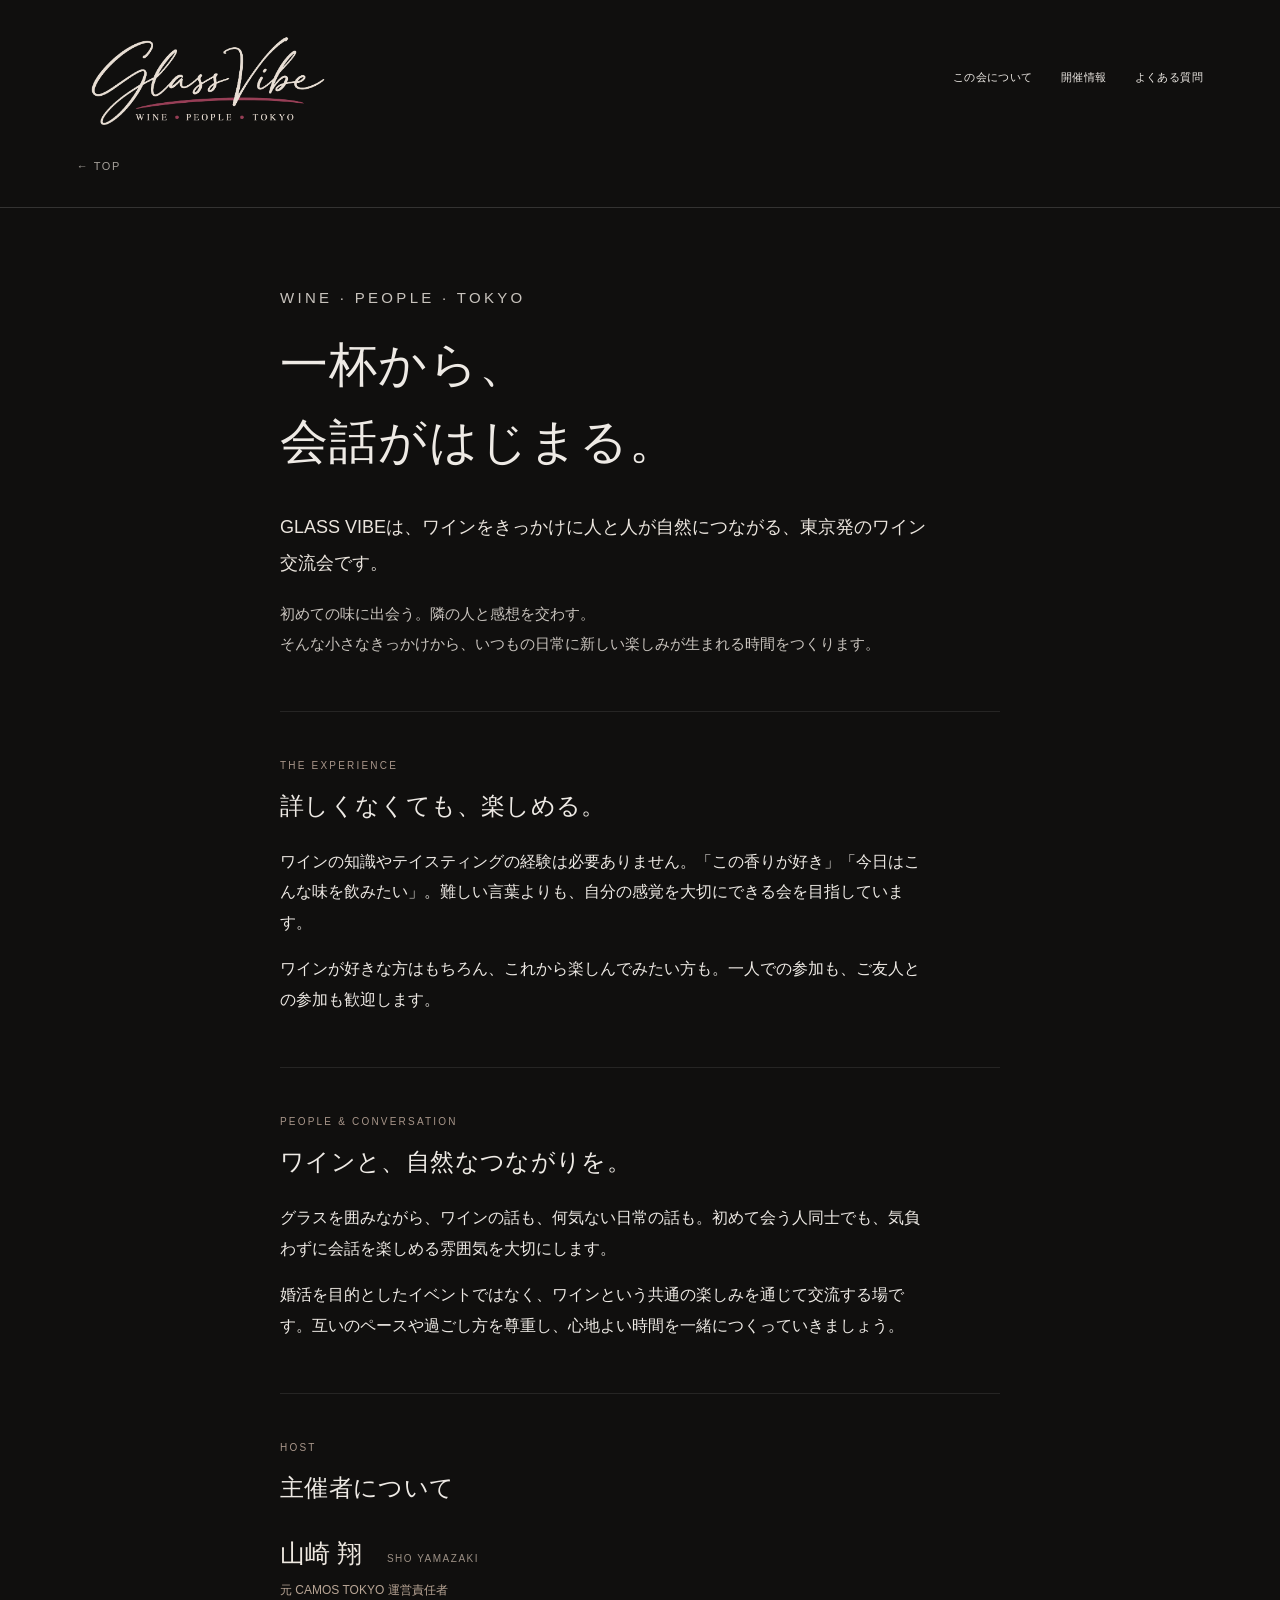
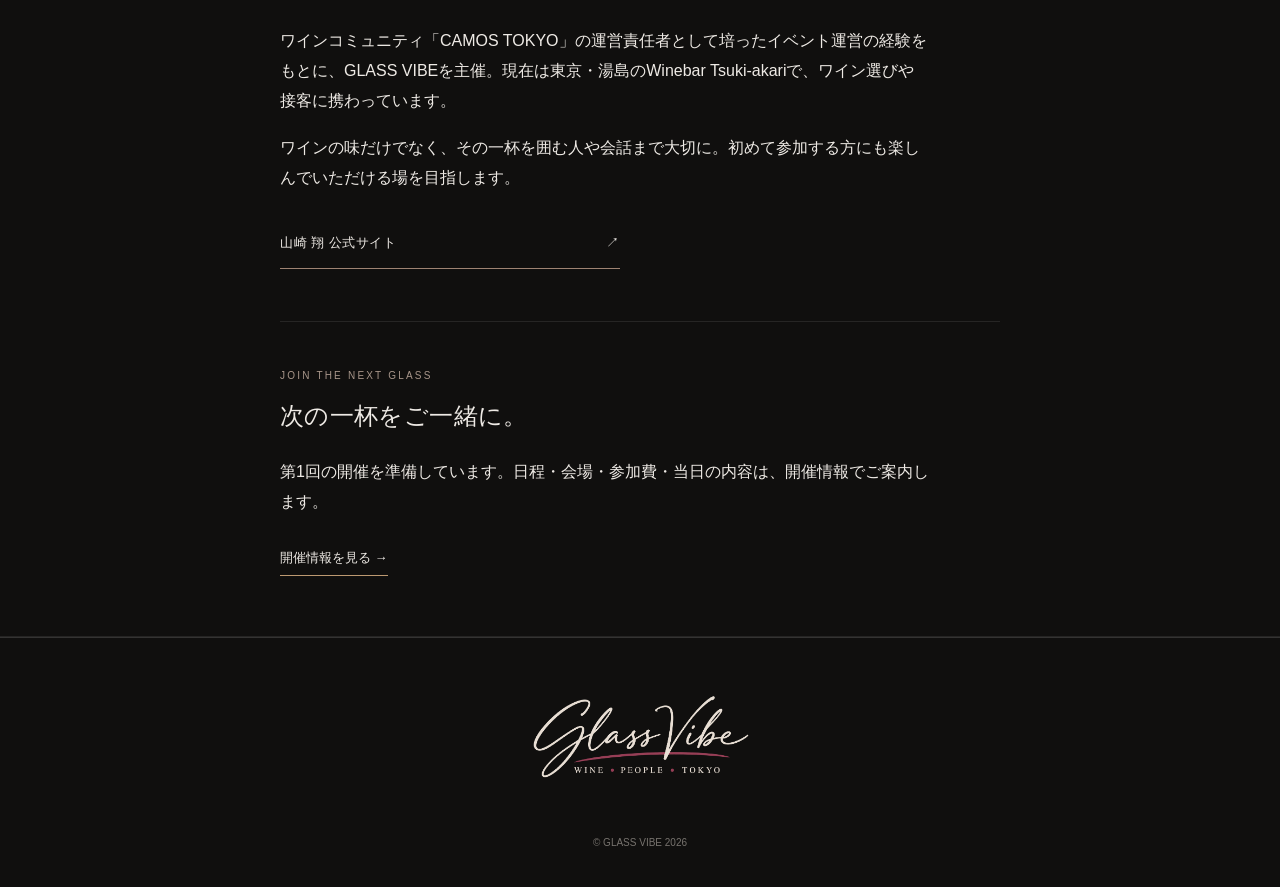
==== about.html @ 5fd5a582 "Optimize mobile hero, image payloads, cache versions and social previews" ====
<!doctype html>
<html lang="ja">
<head>
  <meta charset="utf-8">
  <meta name="viewport" content="width=device-width, initial-scale=1">
  <title>この会について | GLASS VIBE</title>
  <meta name="description" content="元CAMOS TOKYO運営責任者・山崎翔が主催するワイン交流会、GLASS VIBE。初心者も一人参加も歓迎。ワインと会話を楽しむ時間をつくります。">
  <meta name="theme-color" content="#0B0B0C">
  <meta property="og:title" content="この会について | GLASS VIBE">
  <meta property="og:description" content="ワインをきっかけに、人と夜がつながる。東京発のワインコミュニティ「GLASS VIBE」。Wine, People, Tokyo.">
  <meta property="og:type" content="website">
  <meta property="og:site_name" content="GLASS VIBE">
  <meta property="og:url" content="https://jugged1984-sketch.github.io/glass-vibe/about.html">
  <meta property="og:image" content="https://jugged1984-sketch.github.io/glass-vibe/assets/images/glass-vibe-social.jpg">
  <meta property="og:image:width" content="1200">
  <meta property="og:image:height" content="630">
  <meta property="og:image:alt" content="Glass Vibe — Wine · People · Tokyo。ワインと暖かな灯り。">
  <meta name="twitter:card" content="summary_large_image">
  <meta name="twitter:image" content="https://jugged1984-sketch.github.io/glass-vibe/assets/images/glass-vibe-social.jpg">
  <link rel="icon" href="assets/icons/favicon.svg" type="image/svg+xml">
  <link rel="stylesheet" href="styles.css?v=60ee81b3c0">
  <script src="data/events.js?v=b53b542b74" defer></script>
  <script src="script.js?v=860a12b043" defer></script>
</head>
<body>
  <a class="skip-link" href="#main">本文へ移動</a>
  <header class="site-header" id="top">
    <a class="header-wordmark" href="index.html" aria-label="GLASS VIBE ホーム">
      <img class="signature-logo" src="assets/logo/glass-vibe-signature.png?v=bbfdf1d940" alt="Glass Vibe — Wine · People · Tokyo" width="1774" height="887">
    </a>
    <nav class="desktop-nav" aria-label="メインナビゲーション">
      <a href="about.html">この会について</a><a href="index.html#events">開催情報</a><a href="faq.html">よくある質問</a>
    </nav>
    <button class="menu-toggle" type="button" aria-expanded="false" aria-controls="mobile-menu"><span class="menu-button-label">MENU</span><i aria-hidden="true"></i></button>
    <nav class="mobile-menu" id="mobile-menu" aria-label="モバイルナビゲーション" hidden><p class="menu-caption">EXPLORE GLASS VIBE</p><a href="about.html"><span><small>01 / ABOUT</small><span>この会について</span></span><i aria-hidden="true">↗</i></a><a href="index.html#events"><span><small>02 / EVENT</small><span>開催情報</span></span><i aria-hidden="true">↗</i></a><a href="faq.html"><span><small>03 / FAQ</small><span>参加について</span></span><i aria-hidden="true">↗</i></a><p class="menu-note">WINE · PEOPLE · TOKYO</p></nav>
  </header>

  <main id="main" class="faq-page about-page"><a class="back-link" href="index.html">← TOP</a>    <section class="section about" id="about" aria-labelledby="about-heading"><div class="simple-about about-story"><p class="section-kicker">WINE · PEOPLE · TOKYO</p><h1 id="about-heading">一杯から、<br>会話がはじまる。</h1><p class="about-intro">GLASS VIBEは、ワインをきっかけに人と人が自然につながる、東京発のワイン交流会です。</p><p>初めての味に出会う。隣の人と感想を交わす。<br>そんな小さなきっかけから、いつもの日常に新しい楽しみが生まれる時間をつくります。</p><div class="about-chapter"><p class="section-kicker">THE EXPERIENCE</p><h2>詳しくなくても、楽しめる。</h2><p>ワインの知識やテイスティングの経験は必要ありません。「この香りが好き」「今日はこんな味を飲みたい」。難しい言葉よりも、自分の感覚を大切にできる会を目指しています。</p><p>ワインが好きな方はもちろん、これから楽しんでみたい方も。一人での参加も、ご友人との参加も歓迎します。</p></div><div class="about-chapter"><p class="section-kicker">PEOPLE &amp; CONVERSATION</p><h2>ワインと、自然なつながりを。</h2><p>グラスを囲みながら、ワインの話も、何気ない日常の話も。初めて会う人同士でも、気負わずに会話を楽しめる雰囲気を大切にします。</p><p>婚活を目的としたイベントではなく、ワインという共通の楽しみを通じて交流する場です。互いのペースや過ごし方を尊重し、心地よい時間を一緒につくっていきましょう。</p></div><div class="about-chapter host-profile"><p class="section-kicker">HOST</p><h2>主催者について</h2><p class="host-name">山崎 翔 <span>SHO YAMAZAKI</span></p><p class="host-credential">元 CAMOS TOKYO 運営責任者</p><p>ワインコミュニティ「CAMOS TOKYO」の運営責任者として培ったイベント運営の経験をもとに、GLASS VIBEを主催。現在は東京・湯島のWinebar Tsuki-akariで、ワイン選びや接客に携わっています。</p><p>ワインの味だけでなく、その一杯を囲む人や会話まで大切に。初めて参加する方にも楽しんでいただける場を目指します。</p><a class="profile-link" href="https://sho-yamazaki.jp/" target="_blank" rel="noopener noreferrer"><span>山崎 翔 公式サイト</span><span aria-hidden="true">↗</span></a></div><div class="about-chapter about-next"><p class="section-kicker">JOIN THE NEXT GLASS</p><h2>次の一杯をご一緒に。</h2><p>第1回の開催を準備しています。日程・会場・参加費・当日の内容は、開催情報でご案内します。</p><a class="text-link" href="index.html#events">開催情報を見る →</a></div></div></section></main>  <footer><div class="footer-brand"><img class="signature-logo" src="assets/logo/glass-vibe-signature.png?v=bbfdf1d940" alt="Glass Vibe — Wine · People · Tokyo" width="1774" height="887"></div><nav class="external-links" aria-label="関連リンク" data-slot="external-links"></nav><p class="copyright">© GLASS VIBE 2026</p></footer>
  <div class="mobile-bar"><a href="index.html#events">次回イベントを見る →</a></div>
</body>
</html>
---- styles.css ----
:root{--black:#100f0e;--white:#f4ede2;--burgundy:#641329;--silver:#c7b8a5;--line:#ffffff26;--pad:clamp(24px,6vw,96px);--serif:Georgia,'Yu Mincho',serif;--jp:'Yu Mincho','Hiragino Mincho ProN',serif;--sans:'Yu Gothic',sans-serif}*{box-sizing:border-box}html{scroll-behavior:smooth;scroll-padding-top:30px}body{margin:0;background:var(--black);color:var(--white);font:16px/1.9 var(--sans)}a{color:inherit;text-decoration:none}button{font:inherit}img{max-width:100%}a:focus-visible,button:focus-visible{outline:2px solid #d6b78f;outline-offset:5px}.skip-link{position:fixed;z-index:100;top:8px;left:8px;background:#fff;color:#111;padding:10px;transform:translateY(-160%)}.skip-link:focus{transform:none}.site-header{position:absolute;z-index:30;top:0;width:100%;padding:30px var(--pad);display:flex;justify-content:space-between;align-items:center}.header-wordmark{display:flex;flex-direction:column;gap:5px}.header-wordmark span{font:30px/1.2 var(--serif);letter-spacing:.2em;text-transform:uppercase}.header-wordmark small{font:9px var(--serif);letter-spacing:.32em;color:#d8b38a}.desktop-nav{display:flex;gap:28px;font:11px var(--serif);letter-spacing:.12em}.desktop-nav a:hover,.text-link:hover{color:#e3bb91}.menu-toggle,.mobile-menu{display:none}.hero{position:relative;min-height:700px;height:85svh;max-height:920px;display:flex;align-items:center;padding:150px var(--pad) 80px;isolation:isolate}.hero-art{position:absolute;inset:0;z-index:-2;background:url('assets/images/wine-evening.webp') center 55%/cover no-repeat}.hero:after{content:'';position:absolute;inset:0;z-index:-1;background:linear-gradient(90deg,#09090966,transparent 85%)}.hero-content{max-width:850px}.eyebrow{font:11px var(--serif);letter-spacing:.32em;color:#d7ad82}.hero-content>.eyebrow{margin:0 0 30px}.jp-lead{font:400 clamp(36px,4.3vw,68px)/1.6 var(--jp);letter-spacing:.035em;margin:0 0 24px}.hero-description{font:18px/2 var(--jp);letter-spacing:.07em}.hero-actions{display:flex;gap:30px;align-items:center;margin-top:36px}.button{display:inline-flex;justify-content:center;align-items:center;min-height:54px;padding:12px 30px;border:1px solid #a05666;border-radius:5px;background:linear-gradient(110deg,#69132c,#440d1d);font:15px/1.6 var(--jp);letter-spacing:.07em;transition:background .2s,transform .2s}.button:hover{background:#82213d;transform:translateY(-2px)}.text-link{font:13px var(--jp);padding-bottom:8px;border-bottom:1px solid #bc9971}.welcome-strip{display:flex;background:#efe5d8;color:#45382d;padding:20px var(--pad);justify-content:center}.welcome-strip span{width:33.33%;text-align:center;font:14px var(--jp);letter-spacing:.12em}.welcome-strip span+span{border-left:1px solid #b9a58e}.section{padding:90px var(--pad);border-bottom:1px solid var(--line)}.section-line{display:flex;justify-content:space-between;align-items:center;margin-bottom:45px}.micro{font:10px var(--serif);letter-spacing:.2em;color:var(--silver)}.event-section{padding:0}.event-section>.section-line{display:none}.event-layout{display:grid;grid-template-columns:1fr 1fr;min-height:440px}.event-photo{background:url('assets/images/wine-evening.webp') 85% center/auto 145% no-repeat}.event-main{padding:60px clamp(28px,5vw,80px)}h2{font:400 clamp(32px,4vw,60px)/1.2 var(--serif);margin:20px 0 30px}h2 em{font-weight:400;color:#d2b18b}.event-main h2{font-size:clamp(29px,3vw,48px);letter-spacing:.05em}.event-meta{font:12px var(--serif);letter-spacing:.18em}.event-meta p{display:flex;gap:20px}.event-meta small{color:var(--silver)}.status{display:inline-block;border:1px solid #955266;border-radius:30px;padding:4px 18px;background:#52182a;font:12px/1.7 var(--jp)}#event-details{font:14px/2 var(--jp);color:#ddd1c2}.coming-soon-note{display:inline-block;border:1px solid #aa8b69;padding:10px 24px;font:13px/1.7 var(--jp);margin-top:12px;border-radius:4px}.about-grid,.founder-grid,.faq-grid{display:grid;grid-template-columns:1fr 1fr;gap:8vw}.jp-copy{max-width:530px;font-family:var(--jp)}.jp-copy p{margin:0 0 28px}.intro{font-size:24px}.experience-list{display:grid;grid-template-columns:repeat(3,1fr);gap:35px}.experience-row{padding:30px 0;border-top:1px solid var(--line)}.experience-row>span,.index,.scale,.role,.related{font-size:11px;letter-spacing:.15em;color:var(--silver)}.experience-row h3{font:42px var(--serif);margin:20px 0}.experience-row p,.style-list article>p:last-child{font:15px/2 var(--jp)}.orb{display:none}.styles>h2{max-width:700px}.style-list{display:grid;grid-template-columns:repeat(3,minmax(0,1fr));gap:40px}.style-list article{border-top:1px solid var(--line);padding-top:20px}.style-list h3{font:clamp(22px,2.6vw,40px) var(--serif);overflow-wrap:anywhere}.portrait{background:url('assets/images/wine-evening.webp') 90% center/cover;min-height:430px;display:flex;flex-direction:column;justify-content:end;padding:30px}.portrait span{font:60px var(--serif)}.portrait small{display:none}.founder-copy h2{font-size:45px}.founder blockquote{margin:30px 0;font:17px/2 var(--jp)}.past{display:none}.faq-grid>h2{margin-top:0}.faq-item{border-top:1px solid var(--line)}.faq-item:last-child{border-bottom:1px solid var(--line)}.faq-item h3{margin:0}.faq-item button{padding:22px 0;width:100%;border:0;background:none;color:var(--white);display:flex;text-align:left;justify-content:space-between;gap:20px;font-size:15px;cursor:pointer}.faq-item button span{flex-shrink:0}.faq-item button[aria-expanded=true] span{transform:rotate(45deg)}.faq-item [role=region]{font:14px/2 var(--jp);color:#cfc3b3;padding-bottom:18px}.instagram{display:none}.join{text-align:center;padding:90px var(--pad);background:radial-gradient(ellipse at center,#361520,#100f0e 75%)}.join h2{font-size:clamp(40px,6vw,70px)}.join .event-number{font:25px var(--serif);color:#c2a586}.join-sub,.tagline{font:italic 20px var(--serif)}.join .status{display:block;width:max-content;margin:30px auto}.join-copy>p:not([class]){font-family:var(--jp)}footer{padding:55px var(--pad);display:grid;grid-template-columns:2fr 1fr 1fr;gap:30px;border-top:1px solid var(--line)}.footer-brand p{font:25px var(--serif);letter-spacing:.15em}.footer-brand span,.footer-brand em{display:block;color:var(--silver);font:12px/2 var(--serif)}footer nav{display:flex;flex-direction:column;gap:10px;font:11px/1.8 var(--serif);letter-spacing:.1em}.copyright{grid-column:1/-1;color:var(--silver);font-size:11px}.mobile-bar{display:none}.sr-only{position:absolute;width:1px;height:1px;overflow:hidden;clip:rect(0,0,0,0)}[hidden]{display:none!important}section{scroll-margin-top:20px}
@media(max-width:800px){body{padding-bottom:76px}.site-header{padding:24px;height:90px}.header-wordmark span{font-size:23px}.header-wordmark small{font-size:7px}.desktop-nav{display:none}.menu-toggle{display:flex;align-items:center;gap:8px;background:none;border:0;color:var(--white);font-size:10px;min-height:44px}.menu-toggle i{width:23px;height:14px;border-block:1px solid currentColor}.mobile-menu{display:flex;position:fixed;inset:90px 0 76px;background:#100f0efa;padding:30px;flex-direction:column;gap:22px;overflow:auto;font:24px var(--serif)}.hero{height:auto;max-height:none;min-height:740px;padding:360px 24px 42px;align-items:end}.hero-art{background-position:76% top;background-size:auto 65%}.hero:after{background:linear-gradient(0deg,#100f0e 15%,#100f0ef2 37%,#100f0e00 80%)}.hero-content>.eyebrow{display:none}.jp-lead{font-size:clamp(28px,7.8vw,47px);line-height:1.6;margin-bottom:18px;letter-spacing:0}.hero-description{font-size:14px;letter-spacing:.025em}.hero-actions{flex-direction:column;gap:22px;margin-top:25px;align-items:stretch}.hero-actions .text-link{align-self:center}.welcome-strip{padding:20px 10px}.welcome-strip span{font-size:11px;letter-spacing:.02em}.section{padding:65px 24px}.section-line{margin-bottom:35px}.micro{display:none}.event-section{padding:0}.event-layout{display:block}.event-photo{height:220px;background-size:cover;background-position:80% 67%}.event-main{padding:35px 24px 45px}.event-main h2{font-size:30px}.about-grid,.founder-grid,.faq-grid{display:block}.about h2{font-size:40px;margin:0 0 35px}.intro{font-size:21px}.experience-list,.style-list{display:block}.experience-row{padding:25px 0}.experience-row h3{font-size:36px}.style-list article{padding-bottom:25px}.style-list h3{font-size:32px}.portrait{min-height:250px;margin-bottom:35px}.founder-copy h2{font-size:36px}.faq-grid>h2{font-size:40px;margin-bottom:35px}.join{padding:70px 24px}.join h2{font-size:48px}footer{display:block;padding:35px 24px}footer nav{margin:30px 0}.mobile-bar{display:block;position:fixed;z-index:50;bottom:0;left:0;right:0;padding:10px 16px calc(10px + env(safe-area-inset-bottom));background:#100f0ef5;border-top:1px solid var(--line)}.mobile-bar>a{display:block;text-align:center;padding:13px;border:1px solid #9b485e;border-radius:5px;background:linear-gradient(110deg,#69132c,#440d1d);font:14px/1.6 var(--jp)}.button{width:100%;padding-inline:16px}.eyebrow{font-size:10px}h2{overflow-wrap:anywhere}}
@media(prefers-reduced-motion:reduce){html{scroll-behavior:auto}*{transition:none!important}}

/* Approved signature identity — concept 06 */
.signature-logo{display:block;width:260px;height:auto;max-width:100%;object-fit:contain}.header-wordmark{width:260px}.site-header{padding-top:12px;padding-bottom:12px}.footer-brand .signature-logo{width:300px;margin-bottom:10px}@media(max-width:800px){.header-wordmark{width:200px}.signature-logo{width:200px}.site-header{height:106px;padding-top:0;padding-bottom:0}.mobile-menu{top:106px}.footer-brand .signature-logo{width:260px}}

/* Simplified homepage */
.hero{height:78svh;min-height:610px;max-height:780px}.hero-actions{margin-top:28px}.hero-description{font-size:17px}.event-layout{grid-template-columns:1fr;min-height:0}.event-photo{display:none}.event-main{padding:48px var(--pad);max-width:900px}.event-main h2{font:400 32px/1.5 var(--jp);margin:14px 0}.event-meta{display:none}.event-main .status{margin:0 0 8px}.simple-about{max-width:790px}.simple-about h2,.faq-grid>h2{font:400 28px/1.6 var(--jp)}.simple-about>p{font:16px/2.1 var(--jp)}.simple-about .host-line{font:13px/2 var(--sans);color:var(--silver);margin-top:28px}.section{padding-top:60px;padding-bottom:60px}.faq-grid{grid-template-columns:1fr 2fr;gap:5vw}.copyright{margin-bottom:0}footer{padding-top:35px;padding-bottom:35px}@media(max-width:800px){.hero{height:auto;min-height:650px;padding-top:315px;padding-bottom:40px}.hero-description{font-size:14px}.hero-actions{margin-top:23px}.section{padding-top:42px;padding-bottom:42px}.event-main{padding:35px 24px}.event-main h2{font-size:25px}.simple-about h2,.faq-grid>h2{font-size:24px}.simple-about>p{font-size:15px}.simple-about br{display:none}.faq-grid{display:block}.faq-grid>h2{margin-bottom:25px}.desktop-nav{gap:20px}}

/* Contemporary typography and lighter interaction surfaces */
:root{--sans:"Helvetica Neue",Arial,"Hiragino Kaku Gothic ProN","Yu Gothic UI",Meiryo,sans-serif;--jp:var(--sans);--white:#eeeae5;--silver:#a5a09a;--burgundy:#6e2139}body{font-weight:400;-webkit-font-smoothing:antialiased}.jp-lead{font-family:var(--sans);font-weight:300;font-size:clamp(32px,4vw,60px);letter-spacing:.035em;line-height:1.5}.hero-description{font:400 15px/1.9 var(--sans);color:#c9c4bf;letter-spacing:.025em}.button,.mobile-bar>a{font-family:var(--sans);font-weight:400;letter-spacing:.05em;background:#702039;border-color:#914058;border-radius:3px}.button{font-size:13px;min-height:48px;padding:13px 28px}.desktop-nav,footer nav{font-family:var(--sans);font-size:11px;letter-spacing:.04em}.simple-about h2,.faq-grid>h2{font:400 25px/1.5 var(--sans);letter-spacing:.01em}.section-kicker{display:block;color:#a8968a;font:500 10px/1.5 var(--sans);letter-spacing:.22em;margin-bottom:14px}.simple-about>p{font:400 15px/2 var(--sans);color:#c8c3bd}.simple-about .host-line{font-size:11px;color:#938e89}.faq-item{border-color:#ffffff19}.faq-item:last-child{border-color:#ffffff19}.faq-item button{font:400 14px/1.8 var(--sans);padding:24px 0;letter-spacing:.015em;color:#dedbd6;align-items:center}.faq-item button:hover{color:#fff}.faq-item button span{position:relative;display:block;flex:0 0 16px;width:16px;height:16px;overflow:hidden;font-size:0;transition:transform .2s;color:#a7978d}.faq-item button span:before,.faq-item button span:after{content:'';position:absolute;background:currentColor;left:2px;top:7px;width:12px;height:1px}.faq-item button span:after{transform:rotate(90deg)}.faq-item button[aria-expanded=true] span{transform:rotate(45deg)}.faq-item [role=region]{font:400 13px/1.95 var(--sans);color:#a9a39b;padding:0 25px 22px 0}.event-main h2{font:400 27px/1.5 var(--sans)}.event-main>.eyebrow{font:400 11px/1.5 var(--sans);letter-spacing:.12em;color:#aa968a}.status{font:400 11px/1.6 var(--sans);background:#ffffff06;border:1px solid #ffffff26;color:#bdb1a6;padding:5px 12px;border-radius:2px}#event-details{font:400 13px/1.9 var(--sans);color:#a9a39c}.section{border-color:#ffffff16}.mobile-bar{background:#100f0ef5;border-top-color:#ffffff14}.mobile-bar>a{font-size:12px;padding:12px;min-height:44px;display:flex;align-items:center;justify-content:center}.copyright{font-size:10px;color:#77736e}.signature-logo{opacity:.96}@media(max-width:800px){.jp-lead{font-size:clamp(28px,7.5vw,42px);font-weight:300;line-height:1.6}.hero-description{font-size:13px;line-height:1.9}.simple-about h2,.faq-grid>h2{font-size:22px;font-weight:400}.simple-about>p{font-size:13px;line-height:2}.faq-item button{font-size:13px;font-weight:400;line-height:1.85;padding:23px 0;gap:20px}.faq-item [role=region]{font-size:12px}.faq-grid>h2{margin-bottom:28px}.event-main h2{font-size:23px}.section-kicker{font-size:9px;margin-bottom:12px}.section{padding:48px 26px}.mobile-bar{padding:10px 20px calc(10px + env(safe-area-inset-bottom))}.event-main{padding:38px 26px}}

/* Footer refinement */
.footer-brand .signature-logo{width:240px}footer .footer-navigation{gap:0;min-width:230px}footer .footer-navigation a{display:flex;align-items:center;justify-content:space-between;gap:24px;padding:16px 0;border-bottom:1px solid #ffffff16;transition:color .2s,border-color .2s}footer .footer-navigation a:first-child{border-top:1px solid #ffffff16}.footer-link-label{display:flex;align-items:center;gap:22px}.footer-link-label small{width:45px;color:#8f8177;font:400 9px/1.5 var(--sans);letter-spacing:.16em}.footer-link-label>span{font:400 12px/1.8 var(--sans);letter-spacing:.04em;color:#c9c4be}.footer-navigation a>span:last-child{font-size:15px;color:#9d8a7a;transition:transform .2s}.footer-navigation a:hover{border-color:#ffffff45}.footer-navigation a:hover>span:last-child{transform:translate(2px,-2px)}@media(max-width:800px){.footer-brand .signature-logo{width:208px}.footer-brand{margin-bottom:28px}footer .footer-navigation{margin:0 0 28px;max-width:360px}.footer-link-label>span{font-size:11px}.footer-link-label small{font-size:9px}.copyright{font-size:9px;line-height:1.8}}

/* Centered footer and dedicated FAQ navigation */
.footer-brand{display:flex;justify-content:center;align-items:center}.footer-brand .signature-logo{margin-inline:auto}footer{grid-template-columns:1fr;gap:20px}.footer-navigation{width:100%;max-width:480px;margin-inline:auto!important}.copyright{text-align:center}.faq-page{padding-top:150px;min-height:65vh}.faq-page .faq{border-top:1px solid var(--line)}.back-link{display:inline-block;margin:0 var(--pad) 35px;font:11px var(--sans);letter-spacing:.14em;color:var(--silver)}.menu-toggle{position:relative;z-index:61}.site-header:has(.menu-toggle[aria-expanded=true]){position:fixed;background:#100f0e;border-bottom:1px solid #ffffff12}.mobile-menu{z-index:60;background:#100f0e;font-family:var(--sans);padding:36px 26px 28px;gap:0}.menu-caption{font:400 9px/1.7 var(--sans);letter-spacing:.2em;color:#8f8177;margin:0 0 30px}.mobile-menu>a{display:flex;align-items:center;justify-content:space-between;border-top:1px solid #ffffff1b;padding:23px 0;gap:20px}.mobile-menu>a:nth-last-of-type(1){border-bottom:1px solid #ffffff1b}.mobile-menu>a>span{display:flex;flex-direction:column;gap:9px}.mobile-menu small{font:400 9px/1.5 var(--sans);letter-spacing:.17em;color:#968779}.mobile-menu a span span{font:400 18px/1.6 var(--sans);letter-spacing:.025em}.mobile-menu i{font:400 21px var(--sans);color:#a38f7f}.menu-note{margin-top:auto;padding-top:40px;font:400 9px/1.8 var(--sans);letter-spacing:.21em;color:#746b63}.menu-toggle[aria-expanded=true] i{height:1px;border:0;background:currentColor;transform:rotate(45deg)}.menu-toggle[aria-expanded=true] i:before{content:'';display:block;width:23px;height:1px;background:currentColor;transform:rotate(90deg)}@media(max-width:800px){.faq-page{padding-top:125px}.back-link{margin-left:26px;margin-bottom:25px}.footer-brand{margin-bottom:15px}footer{padding-top:38px;padding-bottom:30px}.mobile-menu{inset:106px 0 0;padding-bottom:100px}.mobile-menu a:hover{color:#fff;background:#ffffff03}}

.faq-grid>h1{font:400 25px/1.5 var(--sans);letter-spacing:.01em;margin:0 0 28px}@media(max-width:800px){.faq-grid>h1{font-size:22px}}

/* One event action on mobile: use the persistent bottom button. */
@media(max-width:800px){.hero-actions{display:none}}

.about-page .simple-about h1{font:400 25px/1.5 var(--sans);letter-spacing:.01em;margin:0 0 28px}.about-page .about{border-top:1px solid var(--line)}@media(max-width:800px){.about-page .simple-about h1{font-size:22px}}

/* Ink-stamp announcement */
.coming-stamp{position:relative;display:flex;align-items:center;justify-content:center;width:158px;height:108px;margin:20px 0 25px;color:#b93939;transform:rotate(-12deg);isolation:isolate}.coming-stamp:before{content:'';position:absolute;z-index:-1;width:102px;height:102px;left:28px;top:0;border:4px solid currentColor;border-radius:50%;mask-image:repeating-linear-gradient(117deg,#000 0 6px,#0009 6px 7px,#000 7px 12px)}.coming-stamp span{display:block;background:var(--black);padding:3px 0;font:900 22px/1.2 Impact,'Arial Narrow',var(--sans);letter-spacing:.025em;white-space:nowrap;mask-image:repeating-linear-gradient(105deg,#000 0 4px,#000a 4px 5px,#000 5px 9px)}@media(max-width:800px){.coming-stamp{width:144px;height:96px;margin:20px 0 23px}.coming-stamp:before{width:92px;height:92px;left:26px}.coming-stamp span{font-size:20px}}

/* Stamp overlays the complete event announcement. */
.event-announcement{position:relative;isolation:isolate;max-width:650px}.event-announcement .coming-stamp{position:absolute;z-index:2;left:50%;top:50%;width:230px;height:156px;margin:0;transform:translate(-50%,-50%) rotate(-14deg);opacity:.48;pointer-events:none}.event-announcement .coming-stamp:before{width:146px;height:146px;left:42px;border-width:5px}.event-announcement .coming-stamp span{font-size:32px;background:transparent;text-shadow:0 1px #100f0e}.event-announcement h2,.event-announcement #event-details,.event-announcement .status{position:relative;z-index:1}@media(max-width:800px){.event-announcement .coming-stamp{width:210px;height:142px}.event-announcement .coming-stamp:before{width:134px;height:134px;left:38px}.event-announcement .coming-stamp span{font-size:29px}}

/* Center the next-event announcement on every screen. */
.event-main{text-align:center;margin-inline:auto;width:100%}.event-announcement{margin-inline:auto}.event-main .event-meta p{justify-content:center}

/* About: readable editorial story */
.about-story{margin-inline:auto;max-width:720px}.about-page .about-story h1{font:300 clamp(30px,4vw,48px)/1.6 var(--sans);letter-spacing:.025em;margin-bottom:28px}.about-story .about-intro{font-size:18px;color:#ebe5de;line-height:2}.about-story>p,.about-chapter>p{max-width:650px}.about-chapter{margin-top:52px;padding-top:36px;border-top:1px solid #ffffff17}.about-chapter h2{font:400 24px/1.6 var(--sans);margin:14px 0 22px;letter-spacing:.015em}.about-story .host-name{font:400 25px/1.7 var(--sans);color:#eee8e0;margin-bottom:4px}.host-name span{font:400 10px var(--sans);letter-spacing:.15em;color:#9c9085;margin-left:18px}.about-story .host-credential{font-size:12px;color:#b9a696;margin-top:0;margin-bottom:24px}.profile-link{display:flex;justify-content:space-between;align-items:center;max-width:340px;border-bottom:1px solid #9e8372;padding:16px 0;margin-top:24px;font:400 13px var(--sans);letter-spacing:.04em}.profile-link:hover{color:#d7b397}.about-next .text-link{display:inline-block;margin-top:15px}@media(max-width:800px){.about-story .about-intro{font-size:15px}.about-chapter{margin-top:36px;padding-top:28px}.about-chapter h2{font-size:20px}.about-story .host-name{font-size:23px}.about-story .host-credential{font-size:11px}.host-name span{display:block;margin:5px 0 12px}.about-story .profile-link{font-size:12px}}

/* Participation guide */
.participation-inner{max-width:760px;margin-inline:auto}.participation h1{font:300 clamp(28px,4vw,42px)/1.5 var(--sans);margin:12px 0 24px}.participation-lead{font:400 15px/2 var(--sans);color:#c7c1ba}.participation-flow{margin:42px 0 50px;padding:28px;border:1px solid #ffffff18;background:#ffffff02}.participation-flow h2,.faq-category>h2{font:400 19px/1.6 var(--sans);margin:0 0 24px}.participation-flow ol{list-style:none;padding:0;margin:0;display:grid;gap:22px}.participation-flow li{display:flex;gap:20px}.participation-flow li>span{font:400 11px/1.8 var(--sans);color:#a58c7b;letter-spacing:.1em}.participation-flow h3{font:400 14px/1.6 var(--sans);margin:0 0 5px}.participation-flow li p{font:400 12px/1.9 var(--sans);color:#aaa39b;margin:0}.preparation-note{font-size:11px;color:#a58c7b;margin:25px 0 0}.faq-category{margin-top:44px}.faq-category>h2{color:#b6a494;font-size:15px;margin-bottom:18px}.participation-next{margin-top:45px;border-top:1px solid #ffffff18;padding-top:28px;font-size:13px;color:#b9b1a7}.participation-next .text-link{display:inline-block;padding:12px 0}.participation .faq-item [role=region] p{margin:0}@media(max-width:800px){.participation-lead{font-size:13px}.participation-flow{padding:23px 20px;margin:30px 0 38px}.participation-flow h2{font-size:17px}.participation-flow h3{font-size:13px}.faq-category{margin-top:34px}.faq-category>h2{font-size:14px}.participation .faq-item button{font-size:13px}.participation-next{font-size:12px}}

/* Compact mobile hero: reveal the introduction sooner. */
@media(max-width:800px){.hero{min-height:0;height:auto;padding-top:280px;padding-bottom:32px}.hero-art{background-image:url('assets/images/wine-evening-mobile.webp');background-size:cover;background-position:76% 35%}.hero:after{background:linear-gradient(0deg,#100f0e 0%,#100f0ef5 29%,#100f0e55 58%,transparent 83%)}.jp-lead{font-size:clamp(28px,7.2vw,38px);margin-bottom:14px}.hero-description{margin:0;font-size:13px;line-height:1.9}}@media(max-width:800px) and (max-height:700px){.hero{padding-top:220px}}
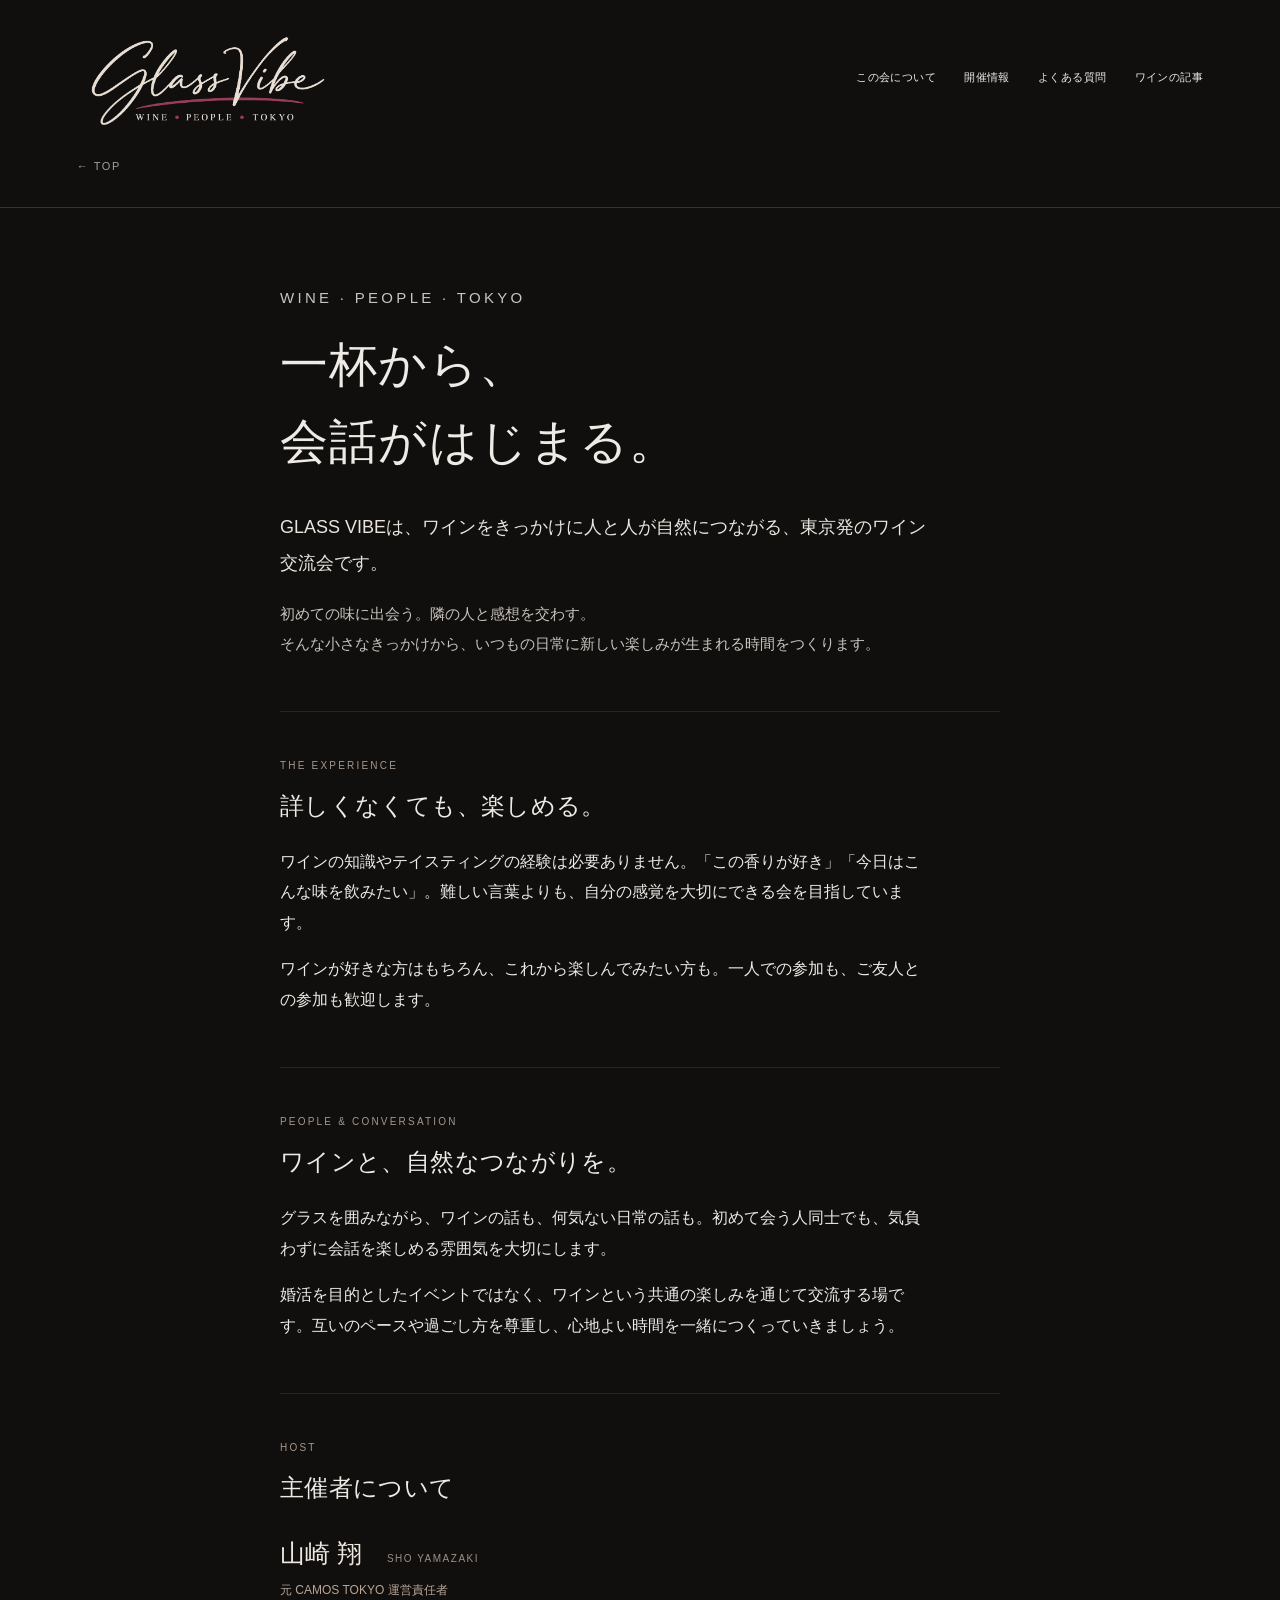
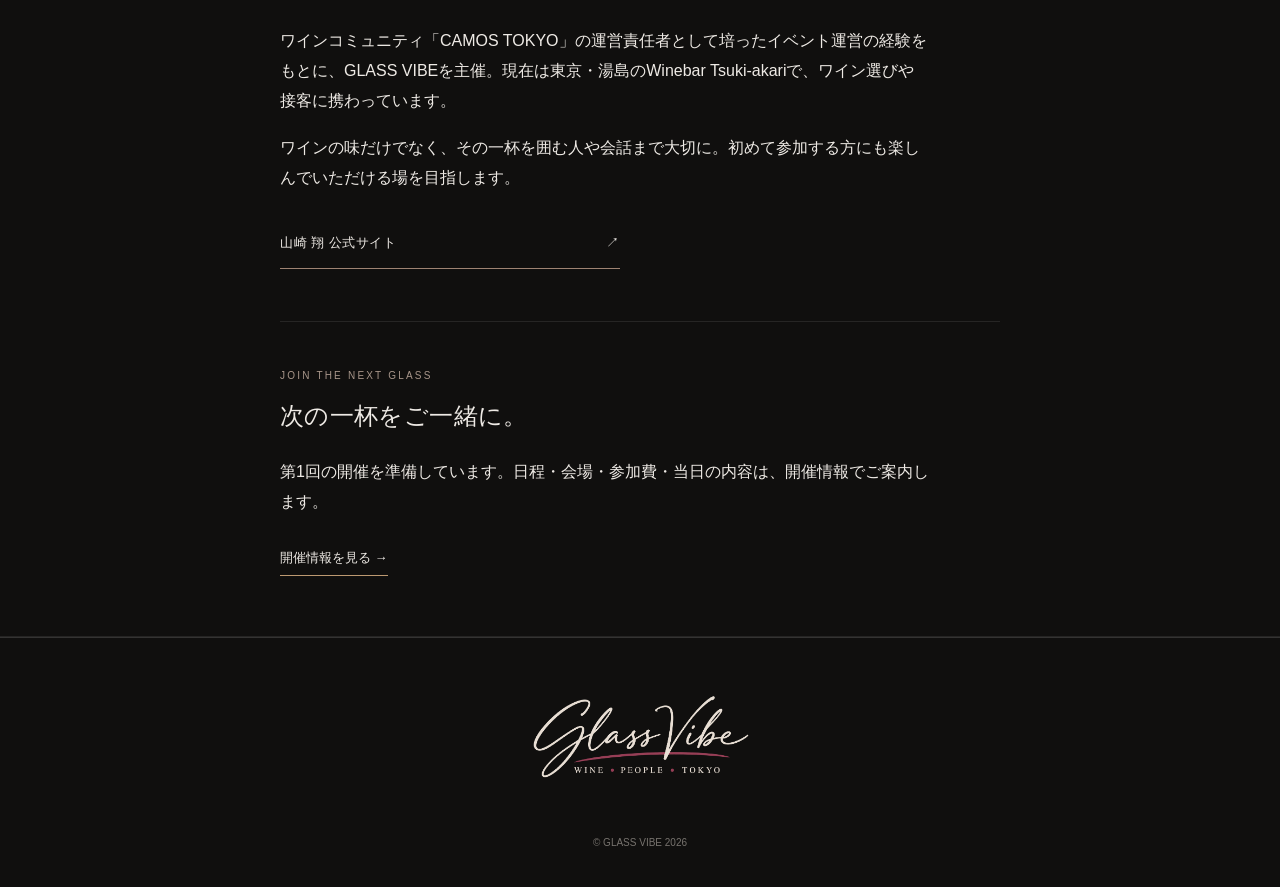
==== commit 99d84d0e: "Add three illustrated budget wine guides and journal navigation" ====
--- a/about.html
+++ b/about.html
@@ -18,9 +18,9 @@
   <meta name="twitter:card" content="summary_large_image">
   <meta name="twitter:image" content="https://jugged1984-sketch.github.io/glass-vibe/assets/images/glass-vibe-social.jpg">
   <link rel="icon" href="assets/icons/favicon.svg" type="image/svg+xml">
-  <link rel="stylesheet" href="styles.css?v=60ee81b3c0">
-  <script src="data/events.js?v=b53b542b74" defer></script>
-  <script src="script.js?v=860a12b043" defer></script>
+  <link rel="stylesheet" href="styles.css?v=8ff826a2d8">
+  <script src="data/events.js?v=25e1cbbc35" defer></script>
+  <script src="script.js?v=a0c70f0af5" defer></script>
 </head>
 <body>
   <a class="skip-link" href="#main">本文へ移動</a>
@@ -30,12 +30,12 @@
     </a>
     <nav class="desktop-nav" aria-label="メインナビゲーション">
       <a href="about.html">この会について</a><a href="index.html#events">開催情報</a><a href="faq.html">よくある質問</a>
-    </nav>
+    <a href="articles.html">ワインの記事</a></nav>
     <button class="menu-toggle" type="button" aria-expanded="false" aria-controls="mobile-menu"><span class="menu-button-label">MENU</span><i aria-hidden="true"></i></button>
-    <nav class="mobile-menu" id="mobile-menu" aria-label="モバイルナビゲーション" hidden><p class="menu-caption">EXPLORE GLASS VIBE</p><a href="about.html"><span><small>01 / ABOUT</small><span>この会について</span></span><i aria-hidden="true">↗</i></a><a href="index.html#events"><span><small>02 / EVENT</small><span>開催情報</span></span><i aria-hidden="true">↗</i></a><a href="faq.html"><span><small>03 / FAQ</small><span>参加について</span></span><i aria-hidden="true">↗</i></a><p class="menu-note">WINE · PEOPLE · TOKYO</p></nav>
+    <nav class="mobile-menu" id="mobile-menu" aria-label="モバイルナビゲーション" hidden><p class="menu-caption">EXPLORE GLASS VIBE</p><a href="about.html"><span><small>01 / ABOUT</small><span>この会について</span></span><i aria-hidden="true">↗</i></a><a href="index.html#events"><span><small>02 / EVENT</small><span>開催情報</span></span><i aria-hidden="true">↗</i></a><a href="faq.html"><span><small>03 / FAQ</small><span>参加について</span></span><i aria-hidden="true">↗</i></a><a href="articles.html"><span><small>04 / JOURNAL</small><span>ワインの記事</span></span><i aria-hidden="true">↗</i></a><p class="menu-note">WINE · PEOPLE · TOKYO</p></nav>
   </header>
 
-  <main id="main" class="faq-page about-page"><a class="back-link" href="index.html">← TOP</a>    <section class="section about" id="about" aria-labelledby="about-heading"><div class="simple-about about-story"><p class="section-kicker">WINE · PEOPLE · TOKYO</p><h1 id="about-heading">一杯から、<br>会話がはじまる。</h1><p class="about-intro">GLASS VIBEは、ワインをきっかけに人と人が自然につながる、東京発のワイン交流会です。</p><p>初めての味に出会う。隣の人と感想を交わす。<br>そんな小さなきっかけから、いつもの日常に新しい楽しみが生まれる時間をつくります。</p><div class="about-chapter"><p class="section-kicker">THE EXPERIENCE</p><h2>詳しくなくても、楽しめる。</h2><p>ワインの知識やテイスティングの経験は必要ありません。「この香りが好き」「今日はこんな味を飲みたい」。難しい言葉よりも、自分の感覚を大切にできる会を目指しています。</p><p>ワインが好きな方はもちろん、これから楽しんでみたい方も。一人での参加も、ご友人との参加も歓迎します。</p></div><div class="about-chapter"><p class="section-kicker">PEOPLE &amp; CONVERSATION</p><h2>ワインと、自然なつながりを。</h2><p>グラスを囲みながら、ワインの話も、何気ない日常の話も。初めて会う人同士でも、気負わずに会話を楽しめる雰囲気を大切にします。</p><p>婚活を目的としたイベントではなく、ワインという共通の楽しみを通じて交流する場です。互いのペースや過ごし方を尊重し、心地よい時間を一緒につくっていきましょう。</p></div><div class="about-chapter host-profile"><p class="section-kicker">HOST</p><h2>主催者について</h2><p class="host-name">山崎 翔 <span>SHO YAMAZAKI</span></p><p class="host-credential">元 CAMOS TOKYO 運営責任者</p><p>ワインコミュニティ「CAMOS TOKYO」の運営責任者として培ったイベント運営の経験をもとに、GLASS VIBEを主催。現在は東京・湯島のWinebar Tsuki-akariで、ワイン選びや接客に携わっています。</p><p>ワインの味だけでなく、その一杯を囲む人や会話まで大切に。初めて参加する方にも楽しんでいただける場を目指します。</p><a class="profile-link" href="https://sho-yamazaki.jp/" target="_blank" rel="noopener noreferrer"><span>山崎 翔 公式サイト</span><span aria-hidden="true">↗</span></a></div><div class="about-chapter about-next"><p class="section-kicker">JOIN THE NEXT GLASS</p><h2>次の一杯をご一緒に。</h2><p>第1回の開催を準備しています。日程・会場・参加費・当日の内容は、開催情報でご案内します。</p><a class="text-link" href="index.html#events">開催情報を見る →</a></div></div></section></main>  <footer><div class="footer-brand"><img class="signature-logo" src="assets/logo/glass-vibe-signature.png?v=bbfdf1d940" alt="Glass Vibe — Wine · People · Tokyo" width="1774" height="887"></div><nav class="external-links" aria-label="関連リンク" data-slot="external-links"></nav><p class="copyright">© GLASS VIBE 2026</p></footer>
+  <main id="main" class="faq-page about-page"><a class="back-link" href="index.html">← TOP</a>    <section class="section about" id="about" aria-labelledby="about-heading"><div class="simple-about about-story"><p class="section-kicker">WINE · PEOPLE · TOKYO</p><h1 id="about-heading">一杯から、<br>会話がはじまる。</h1><p class="about-intro">GLASS VIBEは、ワインをきっかけに人と人が自然につながる、東京発のワイン交流会です。</p><p>初めての味に出会う。隣の人と感想を交わす。<br>そんな小さなきっかけから、いつもの日常に新しい楽しみが生まれる時間をつくります。</p><div class="about-chapter"><p class="section-kicker">THE EXPERIENCE</p><h2>詳しくなくても、楽しめる。</h2><p>ワインの知識やテイスティングの経験は必要ありません。「この香りが好き」「今日はこんな味を飲みたい」。難しい言葉よりも、自分の感覚を大切にできる会を目指しています。</p><p>ワインが好きな方はもちろん、これから楽しんでみたい方も。一人での参加も、ご友人との参加も歓迎します。</p></div><div class="about-chapter"><p class="section-kicker">PEOPLE &amp; CONVERSATION</p><h2>ワインと、自然なつながりを。</h2><p>グラスを囲みながら、ワインの話も、何気ない日常の話も。初めて会う人同士でも、気負わずに会話を楽しめる雰囲気を大切にします。</p><p>婚活を目的としたイベントではなく、ワインという共通の楽しみを通じて交流する場です。互いのペースや過ごし方を尊重し、心地よい時間を一緒につくっていきましょう。</p></div><div class="about-chapter host-profile"><p class="section-kicker">HOST</p><h2>主催者について</h2><p class="host-name">山崎 翔 <span>SHO YAMAZAKI</span></p><p class="host-credential">元 CAMOS TOKYO 運営責任者</p><p>ワインコミュニティ「CAMOS TOKYO」の運営責任者として培ったイベント運営の経験をもとに、GLASS VIBEを主催。現在は東京・湯島のWinebar Tsuki-akariで、ワイン選びや接客に携わっています。</p><p>ワインの味だけでなく、その一杯を囲む人や会話まで大切に。初めて参加する方にも楽しんでいただける場を目指します。</p><a class="profile-link" href="https://sho-yamazaki.jp/" target="_blank" rel="noopener noreferrer"><span>山崎 翔 公式サイト</span><span aria-hidden="true">↗</span></a></div><div class="about-chapter about-next"><p class="section-kicker">JOIN THE NEXT GLASS</p><h2>次の一杯をご一緒に。</h2><p>第1回の開催を準備しています。日程・会場・参加費・当日の内容は、開催情報でご案内します。</p><a class="text-link" href="index.html#events">開催情報を見る →</a></div></div></section></main>  <footer><div class="footer-brand"><a class="footer-home" href="index.html" aria-label="GLASS VIBE トップへ戻る"><img class="signature-logo" src="assets/logo/glass-vibe-signature.png?v=bbfdf1d940" alt="Glass Vibe — Wine · People · Tokyo" width="1774" height="887"></a></div><nav class="external-links" aria-label="関連リンク" data-slot="external-links"></nav><p class="copyright">© GLASS VIBE 2026</p></footer>
   <div class="mobile-bar"><a href="index.html#events">次回イベントを見る →</a></div>
 </body>
 </html>
--- a/styles.css
+++ b/styles.css
@@ -41,3 +41,9 @@
 
 /* Compact mobile hero: reveal the introduction sooner. */
 @media(max-width:800px){.hero{min-height:0;height:auto;padding-top:280px;padding-bottom:32px}.hero-art{background-image:url('assets/images/wine-evening-mobile.webp');background-size:cover;background-position:76% 35%}.hero:after{background:linear-gradient(0deg,#100f0e 0%,#100f0ef5 29%,#100f0e55 58%,transparent 83%)}.jp-lead{font-size:clamp(28px,7.2vw,38px);margin-bottom:14px}.hero-description{margin:0;font-size:13px;line-height:1.9}}@media(max-width:800px) and (max-height:700px){.hero{padding-top:220px}}
+
+/* Twelve-second, silent photographic film. */
+.hero-video{width:100%;height:100%;object-fit:cover;object-position:70% center;opacity:0;transition:opacity .6s}.hero-video.is-playing{opacity:1}.video-toggle{position:absolute;right:var(--pad);bottom:22px;z-index:3;border:1px solid #ffffff30;background:#100f0e66;color:#d5c9bb;padding:8px 12px;font:400 9px/1.6 var(--sans);letter-spacing:.12em;cursor:pointer;border-radius:2px}.video-toggle:hover{background:#100f0eb3}@media(max-width:800px){.hero-video{object-position:center 35%}.video-toggle{right:24px;top:115px;bottom:auto;font-size:8px;padding:7px 10px}}@media(prefers-reduced-motion:reduce){.hero-video{transition:none}}
+
+/* Wine journal */
+.journal-page{padding-top:145px}.journal-article{max-width:960px;margin:auto;padding:25px var(--pad) 70px}.journal-article h1{font:400 clamp(27px,3.2vw,42px)/1.65 var(--sans);letter-spacing:.015em;margin:16px 0 25px}.journal-article h2{font:400 23px/1.65 var(--sans);margin:42px 0 20px}.journal-article p{font:400 14px/2.1 var(--sans);color:#c8c1b9}.journal-date,.journal-article .source-note{font-size:11px;color:#9c948b}.price-note{border:1px solid #ffffff1b;padding:18px 22px;margin:28px 0}.price-note p{font-size:12px;margin:0}.journal-toc{padding:20px 24px;background:#ffffff04;border-block:1px solid #ffffff17}.journal-toc h2{font-size:15px;margin:0 0 15px}.journal-toc ol{padding-left:20px;font-size:12px;line-height:2.1;color:#bdb4aa}.journal-toc a:hover{color:#fff}.wine-entry{display:grid;grid-template-columns:160px minmax(0,1fr);gap:28px;padding:35px 0;border-bottom:1px solid #ffffff1c;scroll-margin-top:25px}.wine-entry figure{margin:0;align-self:start}.wine-entry img{display:block;width:100%;height:260px;object-fit:contain;background:#fff;border-radius:3px}.wine-entry figcaption{font-size:9px;color:#8e857c;margin-top:9px;line-height:1.7}.wine-entry figcaption a{text-decoration:underline}.journal-article .wine-entry h2{font-size:20px;margin:4px 0 12px;overflow-wrap:anywhere}.wine-number{font-size:10px;letter-spacing:.17em;color:#b3967d}.journal-article .wine-spec{font-size:11px;color:#b5a18c;margin:0 0 12px}.wine-price{font-size:17px;color:#f3e3cf}.wine-detail{border-left:2px solid #6c283d;padding-left:14px;margin-top:15px}.wine-detail p{font-size:12px;margin:6px 0}.source-link{display:inline-block;font-size:11px;color:#c6a68c;border-bottom:1px solid #795f4c;margin-top:12px}.journal-links{display:flex;flex-wrap:wrap;gap:12px;margin:28px 0}.journal-links a{font-size:12px;border:1px solid #ffffff24;padding:10px 15px}.journal-cta{padding:26px;margin-top:45px;background:#54203322;border:1px solid #8d4b5b55}.journal-cta h2{margin-top:0}.journal-cta a{text-decoration:underline;text-underline-offset:5px}.journal-grid{display:grid;gap:20px}.journal-card{display:block;border:1px solid #ffffff22;padding:24px}.journal-card h2{margin:10px 0;font-size:22px}.journal-card:hover{border-color:#b58c70}.journal-card p{margin-bottom:0}@media(max-width:800px){.journal-page{padding-top:125px}.journal-article{padding:15px 24px 45px}.journal-article h1{font-size:25px;line-height:1.65}.journal-article h2{font-size:21px}.journal-article p{font-size:13px}.wine-entry{grid-template-columns:90px minmax(0,1fr);gap:17px;padding:28px 0}.wine-entry img{height:190px}.journal-article .wine-entry h2{font-size:17px;line-height:1.7}.journal-article .wine-spec{font-size:10px}.wine-price{font-size:16px}.wine-detail{grid-column:1/-1}.wine-entry figcaption{font-size:8px}.journal-article .wine-detail p{font-size:11px}.journal-card h2{font-size:20px}.price-note{padding:16px}.journal-toc{padding:18px}.journal-cta{padding:20px}}
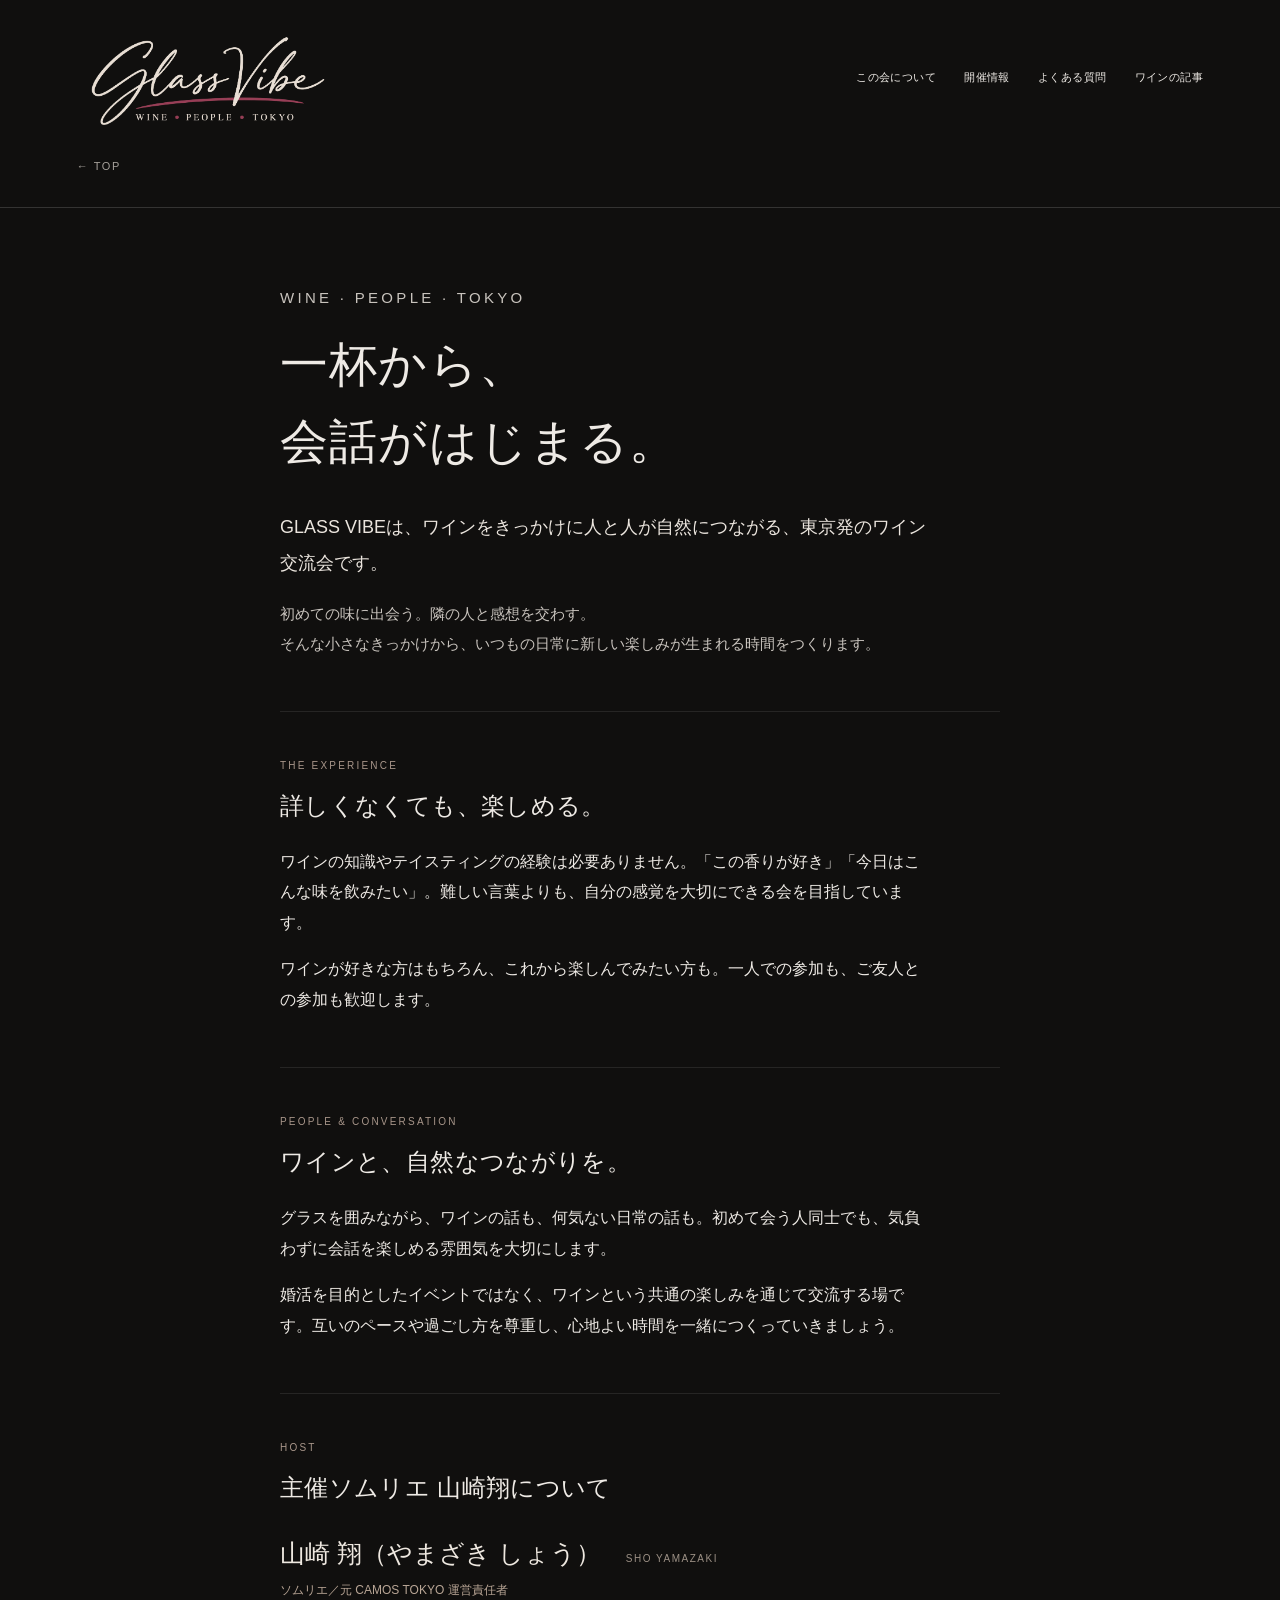
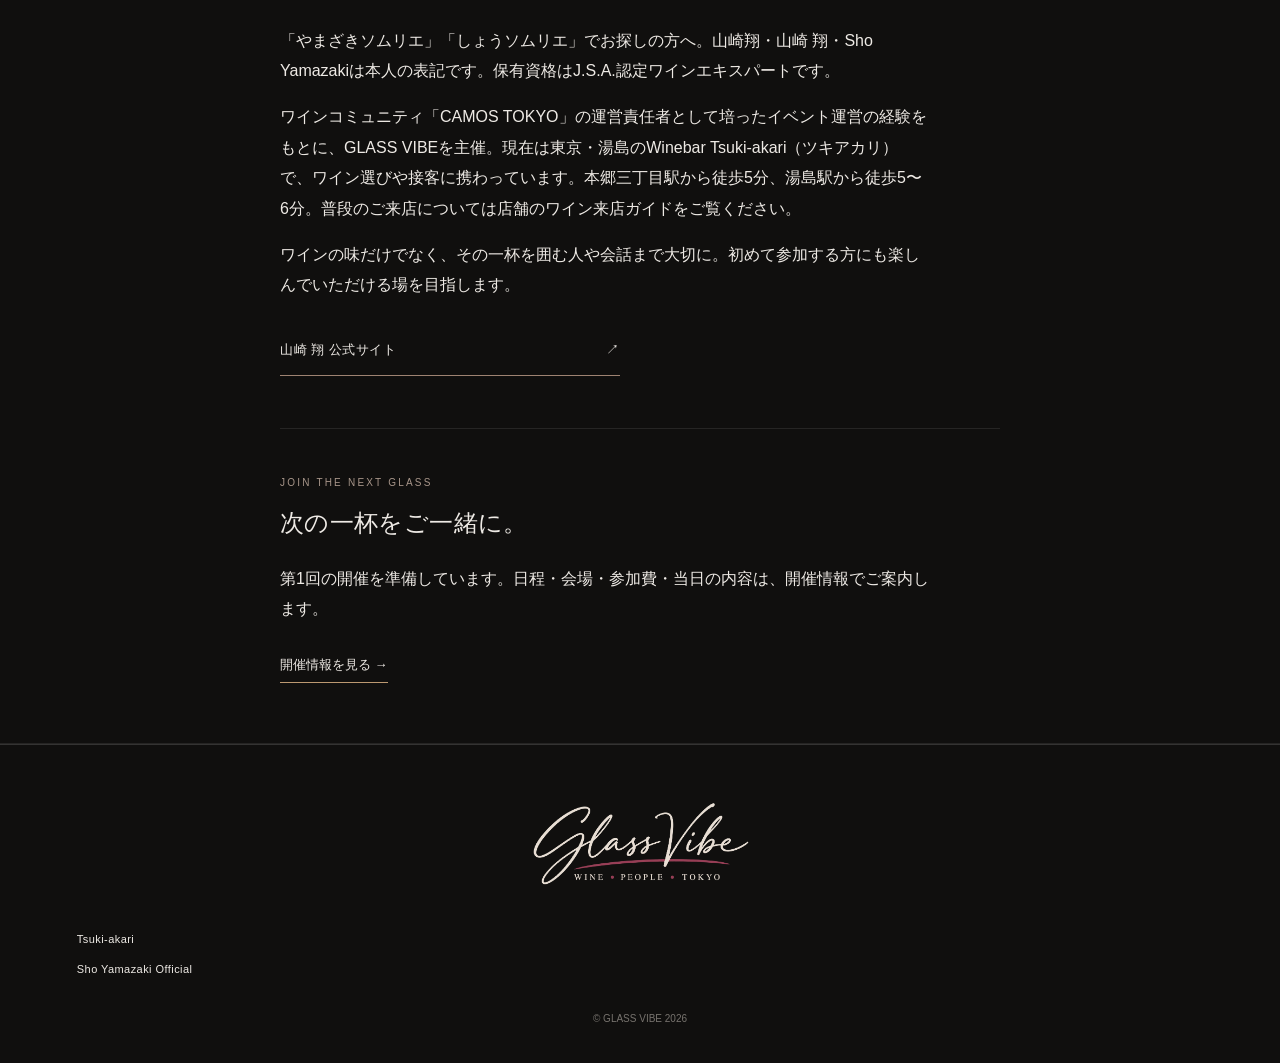
==== commit 7236f790: "Unify Glass Vibe canonical URLs and host identity for local discovery" ====
--- a/about.html
+++ b/about.html
@@ -3,25 +3,26 @@
 <head>
   <meta charset="utf-8">
   <meta name="viewport" content="width=device-width, initial-scale=1">
-  <title>この会について | GLASS VIBE</title>
+  <title>主催ソムリエ 山崎翔（やまざきしょう）について｜GLASS VIBE</title>
   <meta name="description" content="元CAMOS TOKYO運営責任者・山崎翔が主催するワイン交流会、GLASS VIBE。初心者も一人参加も歓迎。ワインと会話を楽しむ時間をつくります。">
   <meta name="theme-color" content="#0B0B0C">
   <meta property="og:title" content="この会について | GLASS VIBE">
   <meta property="og:description" content="ワインをきっかけに、人と夜がつながる。東京発のワインコミュニティ「GLASS VIBE」。Wine, People, Tokyo.">
   <meta property="og:type" content="website">
   <meta property="og:site_name" content="GLASS VIBE">
-  <meta property="og:url" content="https://jugged1984-sketch.github.io/glass-vibe/about.html">
-  <meta property="og:image" content="https://jugged1984-sketch.github.io/glass-vibe/assets/images/glass-vibe-social.jpg">
+  <meta property="og:url" content="https://glassvibe.tokyo/about.html">
+  <meta property="og:image" content="https://glassvibe.tokyo/assets/images/glass-vibe-social.jpg">
   <meta property="og:image:width" content="1200">
   <meta property="og:image:height" content="630">
   <meta property="og:image:alt" content="Glass Vibe — Wine · People · Tokyo。ワインと暖かな灯り。">
   <meta name="twitter:card" content="summary_large_image">
-  <meta name="twitter:image" content="https://jugged1984-sketch.github.io/glass-vibe/assets/images/glass-vibe-social.jpg">
+  <meta name="twitter:image" content="https://glassvibe.tokyo/assets/images/glass-vibe-social.jpg">
   <link rel="icon" href="assets/icons/favicon.svg" type="image/svg+xml">
-  <link rel="stylesheet" href="styles.css?v=8ff826a2d8">
+  <link rel="stylesheet" href="styles.css?v=562d37430e">
   <script src="data/events.js?v=25e1cbbc35" defer></script>
   <script src="script.js?v=a0c70f0af5" defer></script>
-</head>
+  <link rel="canonical" href="https://glassvibe.tokyo/about.html">
+<script type="application/ld+json">{"@context":"https://schema.org","@type":"AboutPage","name":"GLASS VIBEの主催者 山崎翔","url":"https://glassvibe.tokyo/about.html","creator":{"@type":"Person","@id":"https://sho-yamazaki.jp/profile/#person","name":"山崎 翔","alternateName":["山崎翔","やまざき しょう","やまざきしょう","Sho Yamazaki"],"jobTitle":"ソムリエ／飲食DXプロデューサー","url":"https://sho-yamazaki.jp/profile/","sameAs":["https://japanese-sommelier-directory.jp/sommeliers/sommelier-f9677ac8f644","https://note.com/shoyamazaki_jp"],"worksFor":{"@id":"https://tsuki-akari.tokyo/#winebar"}},"about":{"@type":"Organization","@id":"https://glassvibe.tokyo/#community","name":"GLASS VIBE","alternateName":["Glass Vibe","グラスバイブ","グラスヴァイブ"],"url":"https://glassvibe.tokyo/","founder":{"@id":"https://sho-yamazaki.jp/profile/#person"}}}</script></head>
 <body>
   <a class="skip-link" href="#main">本文へ移動</a>
   <header class="site-header" id="top">
@@ -35,7 +36,7 @@
     <nav class="mobile-menu" id="mobile-menu" aria-label="モバイルナビゲーション" hidden><p class="menu-caption">EXPLORE GLASS VIBE</p><a href="about.html"><span><small>01 / ABOUT</small><span>この会について</span></span><i aria-hidden="true">↗</i></a><a href="index.html#events"><span><small>02 / EVENT</small><span>開催情報</span></span><i aria-hidden="true">↗</i></a><a href="faq.html"><span><small>03 / FAQ</small><span>参加について</span></span><i aria-hidden="true">↗</i></a><a href="articles.html"><span><small>04 / JOURNAL</small><span>ワインの記事</span></span><i aria-hidden="true">↗</i></a><p class="menu-note">WINE · PEOPLE · TOKYO</p></nav>
   </header>
 
-  <main id="main" class="faq-page about-page"><a class="back-link" href="index.html">← TOP</a>    <section class="section about" id="about" aria-labelledby="about-heading"><div class="simple-about about-story"><p class="section-kicker">WINE · PEOPLE · TOKYO</p><h1 id="about-heading">一杯から、<br>会話がはじまる。</h1><p class="about-intro">GLASS VIBEは、ワインをきっかけに人と人が自然につながる、東京発のワイン交流会です。</p><p>初めての味に出会う。隣の人と感想を交わす。<br>そんな小さなきっかけから、いつもの日常に新しい楽しみが生まれる時間をつくります。</p><div class="about-chapter"><p class="section-kicker">THE EXPERIENCE</p><h2>詳しくなくても、楽しめる。</h2><p>ワインの知識やテイスティングの経験は必要ありません。「この香りが好き」「今日はこんな味を飲みたい」。難しい言葉よりも、自分の感覚を大切にできる会を目指しています。</p><p>ワインが好きな方はもちろん、これから楽しんでみたい方も。一人での参加も、ご友人との参加も歓迎します。</p></div><div class="about-chapter"><p class="section-kicker">PEOPLE &amp; CONVERSATION</p><h2>ワインと、自然なつながりを。</h2><p>グラスを囲みながら、ワインの話も、何気ない日常の話も。初めて会う人同士でも、気負わずに会話を楽しめる雰囲気を大切にします。</p><p>婚活を目的としたイベントではなく、ワインという共通の楽しみを通じて交流する場です。互いのペースや過ごし方を尊重し、心地よい時間を一緒につくっていきましょう。</p></div><div class="about-chapter host-profile"><p class="section-kicker">HOST</p><h2>主催者について</h2><p class="host-name">山崎 翔 <span>SHO YAMAZAKI</span></p><p class="host-credential">元 CAMOS TOKYO 運営責任者</p><p>ワインコミュニティ「CAMOS TOKYO」の運営責任者として培ったイベント運営の経験をもとに、GLASS VIBEを主催。現在は東京・湯島のWinebar Tsuki-akariで、ワイン選びや接客に携わっています。</p><p>ワインの味だけでなく、その一杯を囲む人や会話まで大切に。初めて参加する方にも楽しんでいただける場を目指します。</p><a class="profile-link" href="https://sho-yamazaki.jp/" target="_blank" rel="noopener noreferrer"><span>山崎 翔 公式サイト</span><span aria-hidden="true">↗</span></a></div><div class="about-chapter about-next"><p class="section-kicker">JOIN THE NEXT GLASS</p><h2>次の一杯をご一緒に。</h2><p>第1回の開催を準備しています。日程・会場・参加費・当日の内容は、開催情報でご案内します。</p><a class="text-link" href="index.html#events">開催情報を見る →</a></div></div></section></main>  <footer><div class="footer-brand"><a class="footer-home" href="index.html" aria-label="GLASS VIBE トップへ戻る"><img class="signature-logo" src="assets/logo/glass-vibe-signature.png?v=bbfdf1d940" alt="Glass Vibe — Wine · People · Tokyo" width="1774" height="887"></a></div><nav class="external-links" aria-label="関連リンク" data-slot="external-links"></nav><p class="copyright">© GLASS VIBE 2026</p></footer>
+  <main id="main" class="faq-page about-page"><a class="back-link" href="index.html">← TOP</a>    <section class="section about" id="about" aria-labelledby="about-heading"><div class="simple-about about-story"><p class="section-kicker">WINE · PEOPLE · TOKYO</p><h1 id="about-heading">一杯から、<br>会話がはじまる。</h1><p class="about-intro">GLASS VIBEは、ワインをきっかけに人と人が自然につながる、東京発のワイン交流会です。</p><p>初めての味に出会う。隣の人と感想を交わす。<br>そんな小さなきっかけから、いつもの日常に新しい楽しみが生まれる時間をつくります。</p><div class="about-chapter"><p class="section-kicker">THE EXPERIENCE</p><h2>詳しくなくても、楽しめる。</h2><p>ワインの知識やテイスティングの経験は必要ありません。「この香りが好き」「今日はこんな味を飲みたい」。難しい言葉よりも、自分の感覚を大切にできる会を目指しています。</p><p>ワインが好きな方はもちろん、これから楽しんでみたい方も。一人での参加も、ご友人との参加も歓迎します。</p></div><div class="about-chapter"><p class="section-kicker">PEOPLE &amp; CONVERSATION</p><h2>ワインと、自然なつながりを。</h2><p>グラスを囲みながら、ワインの話も、何気ない日常の話も。初めて会う人同士でも、気負わずに会話を楽しめる雰囲気を大切にします。</p><p>婚活を目的としたイベントではなく、ワインという共通の楽しみを通じて交流する場です。互いのペースや過ごし方を尊重し、心地よい時間を一緒につくっていきましょう。</p></div><div class="about-chapter host-profile"><p class="section-kicker">HOST</p><h2>主催ソムリエ 山崎翔について</h2><p class="host-name">山崎 翔（やまざき しょう） <span>SHO YAMAZAKI</span></p><p class="host-credential">ソムリエ／元 CAMOS TOKYO 運営責任者</p><p>「やまざきソムリエ」「しょうソムリエ」でお探しの方へ。山崎翔・山崎 翔・Sho Yamazakiは本人の表記です。保有資格はJ.S.A.認定ワインエキスパートです。</p><p>ワインコミュニティ「CAMOS TOKYO」の運営責任者として培ったイベント運営の経験をもとに、GLASS VIBEを主催。現在は東京・湯島の<a href="https://tsuki-akari.tokyo/">Winebar Tsuki-akari（ツキアカリ）</a>で、ワイン選びや接客に携わっています。本郷三丁目駅から徒歩5分、湯島駅から徒歩5〜6分。普段のご来店については<a href="https://tsuki-akari.tokyo/wine-guide/">店舗のワイン来店ガイド</a>をご覧ください。</p><p>ワインの味だけでなく、その一杯を囲む人や会話まで大切に。初めて参加する方にも楽しんでいただける場を目指します。</p><a class="profile-link" href="https://sho-yamazaki.jp/profile/" target="_blank" rel="noopener noreferrer"><span>山崎 翔 公式サイト</span><span aria-hidden="true">↗</span></a></div><div class="about-chapter about-next"><p class="section-kicker">JOIN THE NEXT GLASS</p><h2>次の一杯をご一緒に。</h2><p>第1回の開催を準備しています。日程・会場・参加費・当日の内容は、開催情報でご案内します。</p><a class="text-link" href="index.html#events">開催情報を見る →</a></div></div></section></main>  <footer><div class="footer-brand"><a class="footer-home" href="index.html" aria-label="GLASS VIBE トップへ戻る"><img class="signature-logo" src="assets/logo/glass-vibe-signature.png?v=bbfdf1d940" alt="Glass Vibe — Wine · People · Tokyo" width="1774" height="887"></a></div><nav class="external-links" aria-label="関連リンク" data-slot="external-links"></nav><p class="copyright">© GLASS VIBE 2026</p></footer>
   <div class="mobile-bar"><a href="index.html#events">次回イベントを見る →</a></div>
 </body>
 </html>
--- a/styles.css
+++ b/styles.css
@@ -47,3 +47,5 @@
 
 /* Wine journal */
 .journal-page{padding-top:145px}.journal-article{max-width:960px;margin:auto;padding:25px var(--pad) 70px}.journal-article h1{font:400 clamp(27px,3.2vw,42px)/1.65 var(--sans);letter-spacing:.015em;margin:16px 0 25px}.journal-article h2{font:400 23px/1.65 var(--sans);margin:42px 0 20px}.journal-article p{font:400 14px/2.1 var(--sans);color:#c8c1b9}.journal-date,.journal-article .source-note{font-size:11px;color:#9c948b}.price-note{border:1px solid #ffffff1b;padding:18px 22px;margin:28px 0}.price-note p{font-size:12px;margin:0}.journal-toc{padding:20px 24px;background:#ffffff04;border-block:1px solid #ffffff17}.journal-toc h2{font-size:15px;margin:0 0 15px}.journal-toc ol{padding-left:20px;font-size:12px;line-height:2.1;color:#bdb4aa}.journal-toc a:hover{color:#fff}.wine-entry{display:grid;grid-template-columns:160px minmax(0,1fr);gap:28px;padding:35px 0;border-bottom:1px solid #ffffff1c;scroll-margin-top:25px}.wine-entry figure{margin:0;align-self:start}.wine-entry img{display:block;width:100%;height:260px;object-fit:contain;background:#fff;border-radius:3px}.wine-entry figcaption{font-size:9px;color:#8e857c;margin-top:9px;line-height:1.7}.wine-entry figcaption a{text-decoration:underline}.journal-article .wine-entry h2{font-size:20px;margin:4px 0 12px;overflow-wrap:anywhere}.wine-number{font-size:10px;letter-spacing:.17em;color:#b3967d}.journal-article .wine-spec{font-size:11px;color:#b5a18c;margin:0 0 12px}.wine-price{font-size:17px;color:#f3e3cf}.wine-detail{border-left:2px solid #6c283d;padding-left:14px;margin-top:15px}.wine-detail p{font-size:12px;margin:6px 0}.source-link{display:inline-block;font-size:11px;color:#c6a68c;border-bottom:1px solid #795f4c;margin-top:12px}.journal-links{display:flex;flex-wrap:wrap;gap:12px;margin:28px 0}.journal-links a{font-size:12px;border:1px solid #ffffff24;padding:10px 15px}.journal-cta{padding:26px;margin-top:45px;background:#54203322;border:1px solid #8d4b5b55}.journal-cta h2{margin-top:0}.journal-cta a{text-decoration:underline;text-underline-offset:5px}.journal-grid{display:grid;gap:20px}.journal-card{display:block;border:1px solid #ffffff22;padding:24px}.journal-card h2{margin:10px 0;font-size:22px}.journal-card:hover{border-color:#b58c70}.journal-card p{margin-bottom:0}@media(max-width:800px){.journal-page{padding-top:125px}.journal-article{padding:15px 24px 45px}.journal-article h1{font-size:25px;line-height:1.65}.journal-article h2{font-size:21px}.journal-article p{font-size:13px}.wine-entry{grid-template-columns:90px minmax(0,1fr);gap:17px;padding:28px 0}.wine-entry img{height:190px}.journal-article .wine-entry h2{font-size:17px;line-height:1.7}.journal-article .wine-spec{font-size:10px}.wine-price{font-size:16px}.wine-detail{grid-column:1/-1}.wine-entry figcaption{font-size:8px}.journal-article .wine-detail p{font-size:11px}.journal-card h2{font-size:20px}.price-note{padding:16px}.journal-toc{padding:18px}.journal-cta{padding:20px}}
+
+.wine-price small{display:inline-block;white-space:nowrap;font-size:11px}@media(max-width:800px){.wine-price{font-size:14px}}
